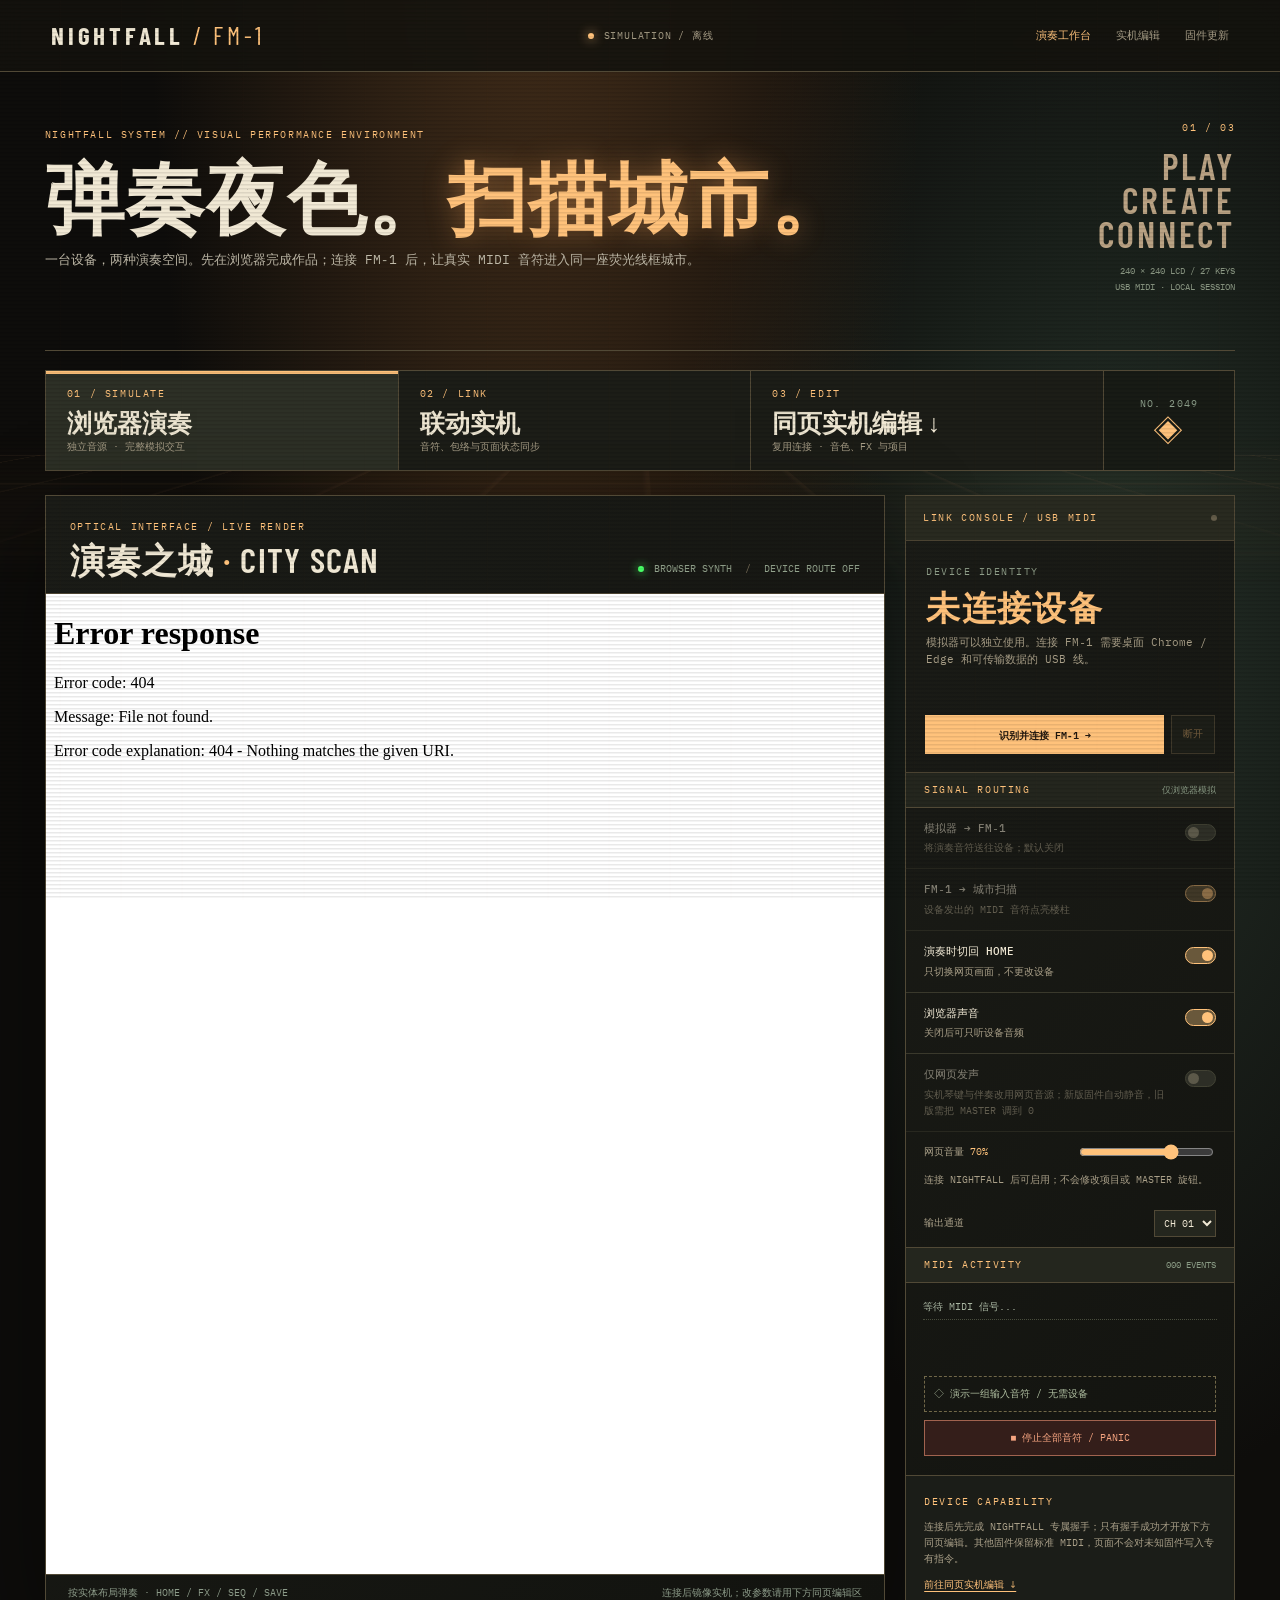
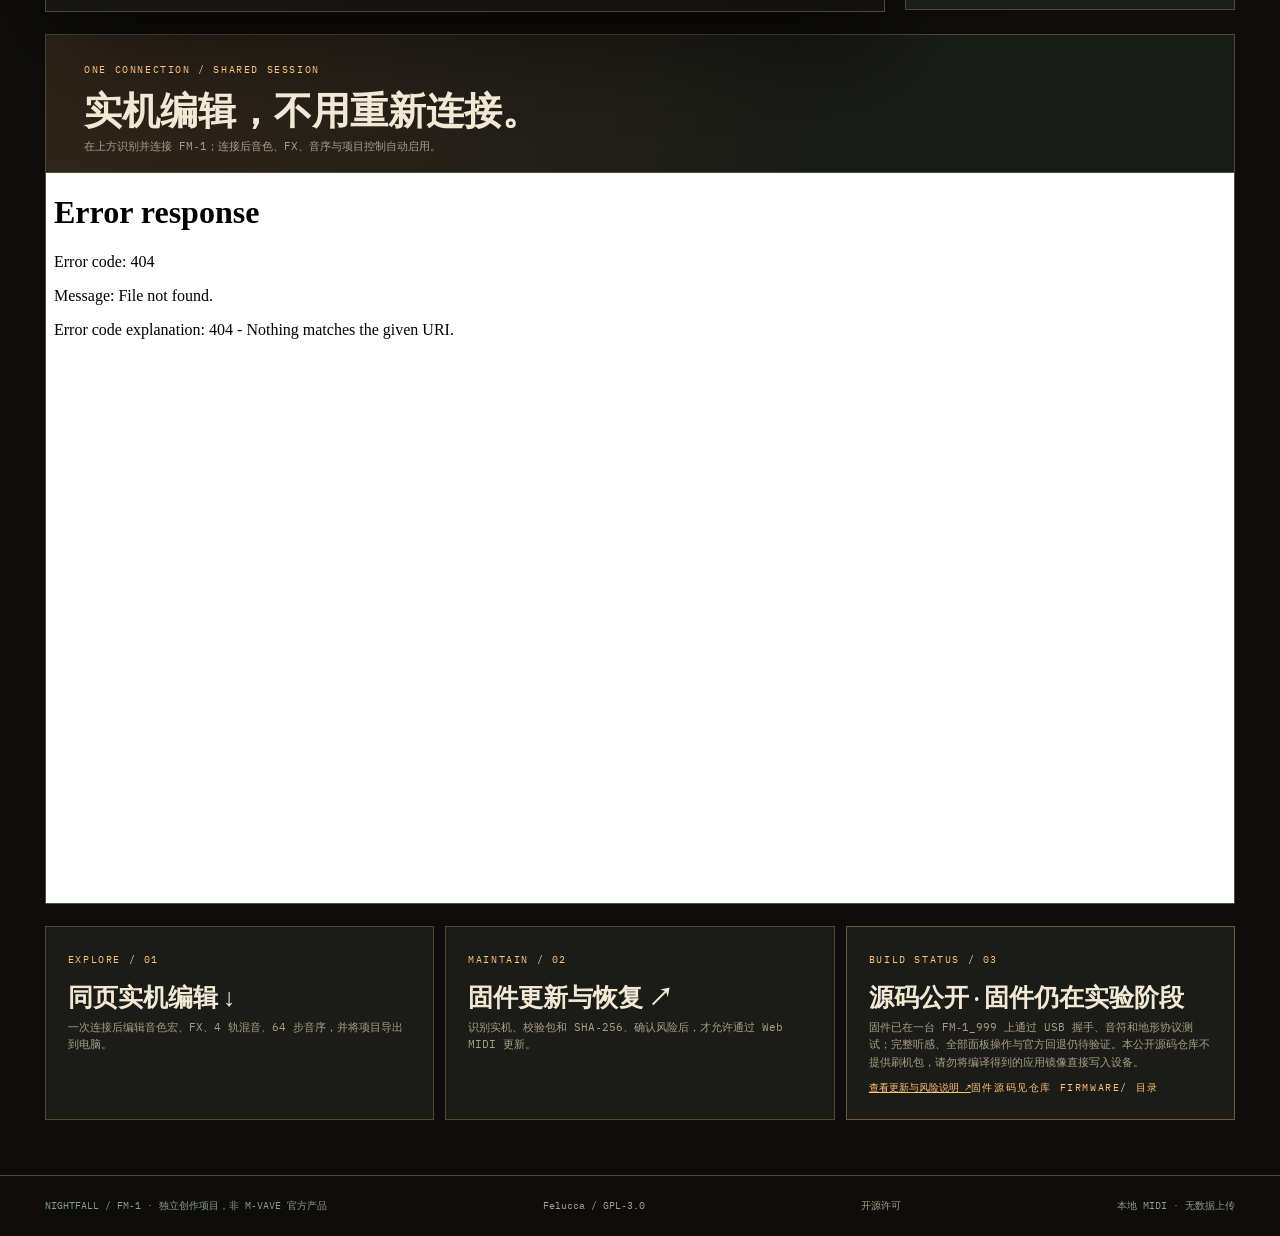
==== web/index.html @ ef812c0e "Open-source NIGHTFALL FM-1 firmware and studio" ====
<!doctype html>
<html lang="zh-CN">
<head>
  <meta charset="utf-8">
  <meta name="viewport" content="width=device-width,initial-scale=1">
  <meta name="theme-color" content="#100d0a">
  <title>NIGHTFALL / FM‑1 夜航工作台</title>
  <meta name="description" content="FM‑1 演奏模拟与安全 Web MIDI 联动工作台">
  <link rel="stylesheet" href="style.css">
</head>
<body>
  <div class="grain" aria-hidden="true"></div><div class="horizon" aria-hidden="true"></div>
  <header class="topbar">
    <a class="wordmark" href="/" aria-label="NIGHTFALL 首页">NIGHTFALL<span> / FM‑1</span></a>
    <div class="top-center"><span class="signal-dot" id="top-dot"></span><span id="top-status">SIMULATION / 离线</span></div>
    <nav aria-label="主导航"><a class="current" href="/">演奏工作台</a><a href="#edit">实机编辑</a><a href="/update.html">固件更新</a></nav>
  </header>
  <main>
    <section class="intro" aria-labelledby="title">
      <div class="intro-copy"><p class="eyebrow">NIGHTFALL SYSTEM // VISUAL PERFORMANCE ENVIRONMENT</p><h1 id="title">弹奏夜色。<span>扫描城市。</span></h1><p class="lede">一台设备，两种演奏空间。先在浏览器完成作品；连接 FM‑1 后，让真实 MIDI 音符进入同一座荧光线框城市。</p></div>
      <div class="intro-index"><span>01 / 03</span><strong>PLAY<br>CREATE<br>CONNECT</strong><small>240 × 240 LCD / 27 KEYS<br>USB MIDI · LOCAL SESSION</small></div>
    </section>
    <section class="transport" aria-label="工作模式">
      <button id="mode-sim" class="mode active" type="button" aria-pressed="true"><span>01 / SIMULATE</span><strong>浏览器演奏</strong><small>独立音源 · 完整模拟交互</small></button>
      <button id="mode-link" class="mode" type="button" aria-pressed="false"><span>02 / LINK</span><strong>联动实机</strong><small>音符、包络与页面状态同步</small></button>
      <a class="mode mode-edit" href="#edit"><span>03 / EDIT</span><strong>同页实机编辑 ↓</strong><small>复用连接 · 音色、FX 与项目</small></a>
      <div class="transport-mark" aria-hidden="true"><span>NO. 2049</span><b>◈</b></div>
    </section>
    <section class="cockpit" aria-label="演奏与设备控制台">
      <div class="sim-panel">
        <div class="panel-heading"><div><span class="eyebrow">OPTICAL INTERFACE / LIVE RENDER</span><h2>演奏之城 <span>·</span> CITY SCAN</h2></div><div class="panel-flags"><span class="lit-dot"></span> BROWSER SYNTH <span class="divider">/</span> <span id="route-indicator">DEVICE ROUTE OFF</span></div></div>
        <iframe id="sim-frame" src="/sim/?embed=1&amp;v=15" title="NIGHTFALL FM‑1 演奏模拟器" loading="eager" allow="autoplay"></iframe>
        <div class="underbar"><span>按实体布局弹奏 · HOME / FX / SEQ / SAVE</span><span>连接后镜像实机；改参数请用下方同页编辑区</span></div>
      </div>
      <aside class="console" aria-label="FM‑1 连接控制台">
        <div class="console-head"><span>LINK CONSOLE / USB MIDI</span><span class="console-led" id="link-led"></span></div>
        <div class="identity"><small>DEVICE IDENTITY</small><strong id="device-state" role="status">未连接设备</strong><p id="device-detail">模拟器可以独立使用。连接 FM‑1 需要桌面 Chrome / Edge 和可传输数据的 USB 线。</p></div>
        <div class="device-actions"><button class="action primary" id="connect-btn" type="button">识别并连接 FM‑1 →</button><button class="action" id="disconnect-btn" type="button" disabled>断开</button></div>
        <div class="route-heading">SIGNAL ROUTING <span id="connection-mode">仅浏览器模拟</span></div>
        <label class="switchrow"><span><b>模拟器 → FM‑1</b><small>将演奏音符送往设备；默认关闭</small></span><input id="route-out" type="checkbox" disabled><i aria-hidden="true"></i></label>
        <label class="switchrow"><span><b>FM‑1 → 城市扫描</b><small>设备发出的 MIDI 音符点亮楼柱</small></span><input id="route-in" type="checkbox" checked disabled><i aria-hidden="true"></i></label>
        <label class="switchrow"><span><b>演奏时切回 HOME</b><small>只切换网页画面，不更改设备</small></span><input id="follow-home" type="checkbox" checked><i aria-hidden="true"></i></label>
        <label class="switchrow"><span><b>浏览器声音</b><small>关闭后可只听设备音频</small></span><input id="browser-sound" type="checkbox" checked><i aria-hidden="true"></i></label>
        <label class="switchrow"><span><b>仅网页发声</b><small>实机琴键与伴奏改用网页音源；新版固件自动静音，旧版需把 MASTER 调到 0</small></span><input id="web-only" type="checkbox" disabled><i aria-hidden="true"></i></label>
        <div class="channel-row web-volume"><label for="web-volume">网页音量 <output id="web-volume-value">70%</output></label><input id="web-volume" type="range" min="0" max="100" value="70" aria-label="仅网页发声时的网页音量"></div>
        <p class="web-only-status" id="web-only-status" role="status">连接 NIGHTFALL 后可启用；不会修改项目或 MASTER 旋钮。</p>
        <div class="channel-row"><label for="midi-channel">输出通道</label><select id="midi-channel" aria-label="MIDI 输出通道"><option value="0">CH 01</option><option value="1">CH 02</option><option value="2">CH 03</option><option value="3">CH 04</option></select></div>
        <div class="activity-head"><span>MIDI ACTIVITY</span><span id="activity-count">000 EVENTS</span></div><ol id="activity" class="activity" aria-live="polite"><li>等待 MIDI 信号...</li></ol>
        <button class="demo-signal" id="demo-signal" type="button">◇ 演示一组输入音符 / 无需设备</button>
        <button class="panic" id="panic" type="button">■ 停止全部音符 / PANIC</button>
        <div class="capability"><span>DEVICE CAPABILITY</span><p id="capability">连接后先完成 NIGHTFALL 专属握手；只有握手成功才开放下方同页编辑。其他固件保留标准 MIDI，页面不会对未知固件写入专有指令。</p><a id="editor-link" href="#edit">前往同页实机编辑 ↓</a></div>
      </aside>
    </section>
    <section class="editor-panel" id="edit" aria-label="同页实机编辑"><div class="editor-heading"><span class="eyebrow">ONE CONNECTION / SHARED SESSION</span><h2>实机编辑，不用重新连接。</h2><p id="editor-status" role="status">在上方识别并连接 FM‑1；连接后音色、FX、音序与项目控制自动启用。</p></div><iframe id="editor-frame" src="/device/?embedded=1&amp;v=12" title="NIGHTFALL 实机编辑控件" loading="eager"></iframe></section>
    <section class="lower"><a class="lower-card" href="#edit"><span>EXPLORE / 01</span><h3>同页实机编辑 ↓</h3><p>一次连接后编辑音色宏、FX、4 轨混音、64 步音序，并将项目导出到电脑。</p></a><a class="lower-card" href="/update.html"><span>MAINTAIN / 02</span><h3>固件更新与恢复 ↗</h3><p>识别实机、校验包和 SHA‑256、确认风险后，才允许通过 Web MIDI 更新。</p></a><div class="lower-card caution"><span>BUILD STATUS / 03</span><h3>源码公开 · 固件仍在实验阶段</h3><p>固件已在一台 FM‑1_999 上通过 USB 握手、音符和地形协议测试；完整听感、全部面板操作与官方回退仍待验证。本公开源码仓库不提供刷机包，请勿将编译得到的应用镜像直接写入设备。</p><a href="/update.html">查看更新与风险说明 ↗</a><span>固件源码见仓库 firmware/ 目录</span></div></section>
  </main>
  <footer><span>NIGHTFALL / FM‑1 · 独立创作项目，非 M‑VAVE 官方产品</span><a href="https://github.com/hugelton/Felucca" target="_blank" rel="noopener">Felucca / GPL‑3.0</a><a href="/source/LICENSING.md">开源许可</a><span>本地 MIDI · 无数据上传</span></footer>
  <script type="module" src="main.js?v=15"></script>
</body></html>
---- web/style.css ----
@import url('https://fonts.googleapis.com/css2?family=Barlow+Condensed:wght@400;500;600;700&family=IBM+Plex+Mono:wght@400;500;600&display=swap');
:root{color-scheme:dark;--bg:#0e0d0b;--surface:#181914;--surface2:#21231d;--line:#514936;--line-faint:#3a392c;--ink:#f1e9d5;--muted:#a99f88;--amber:#ffc27b;--phosphor:#48ff66;--red:#ed8164}
*{box-sizing:border-box}html{scroll-behavior:smooth}body{margin:0;min-width:320px;background:radial-gradient(ellipse at 42% -13%,#49311b 0,transparent 38%),radial-gradient(ellipse at 87% 22%,#243028 0,transparent 28%),var(--bg);color:var(--ink);font:13px/1.6 'IBM Plex Mono',ui-monospace,monospace}button,select{font:inherit}a{color:inherit}button:focus-visible,a:focus-visible,input:focus-visible,select:focus-visible{outline:2px solid var(--amber);outline-offset:3px}.grain{position:fixed;inset:0;z-index:15;pointer-events:none;opacity:.22;background:repeating-linear-gradient(0deg,transparent 0 2px,#0006 3px 4px),repeating-linear-gradient(90deg,transparent 0 59px,#ffb4740b 60px 61px)}.horizon{position:absolute;top:320px;left:0;right:0;height:270px;z-index:0;pointer-events:none;opacity:.28;overflow:hidden;background:linear-gradient(transparent 40%,#f6aa6740 99%);mask-image:linear-gradient(transparent,#000 50%,transparent)}.horizon:before{content:'';position:absolute;left:-25%;right:-25%;top:50%;height:250%;border-top:1px solid var(--amber);background:repeating-linear-gradient(90deg,transparent 0 6%,#d28b5540 6.2% 6.3%),repeating-linear-gradient(0deg,transparent 0 11%,#d28b5540 11.2% 11.4%);transform:perspective(270px) rotateX(68deg);transform-origin:top}
.topbar{position:relative;z-index:2;display:flex;align-items:center;justify-content:space-between;gap:24px;min-height:72px;padding:0 clamp(20px,4vw,64px);border-bottom:1px solid var(--line);background:#14130edb;backdrop-filter:blur(12px)}.wordmark{text-decoration:none;white-space:nowrap;font:700 25px/1 'Barlow Condensed','Arial Narrow',sans-serif;letter-spacing:.15em}.wordmark span{color:var(--amber);font-weight:400}.top-center{display:flex;align-items:center;gap:10px;color:var(--muted);font-size:10px;letter-spacing:.08em}.signal-dot,.lit-dot,.console-led{width:6px;height:6px;border-radius:50%;background:var(--amber);box-shadow:0 0 11px var(--amber);display:inline-block;flex:none}.topbar nav{display:flex;gap:25px;white-space:nowrap}.topbar nav a{text-decoration:none;font-size:11px;color:var(--muted)}.topbar nav a:hover,.topbar nav a.current{color:var(--amber)}main{position:relative;z-index:1;max-width:1640px;padding:0 clamp(18px,3.5vw,58px);margin:auto}.intro{display:flex;justify-content:space-between;gap:36px;min-height:279px;padding:45px 0 36px;border-bottom:1px solid var(--line)}.intro-copy{max-width:860px}.eyebrow,.intro-index>span,.console-head,.route-heading,.activity-head,.capability>span,.lower-card>span{color:var(--amber);font-size:10px;letter-spacing:.16em;text-transform:uppercase}.intro h1{font:600 clamp(50px,6.2vw,93px)/.97 'Barlow Condensed','Arial Narrow',sans-serif;letter-spacing:.02em;margin:15px 0}.intro h1 span{color:var(--amber);text-shadow:0 0 27px #f3a45a70}.lede{color:#c0baa9;max-width:740px;font-size:13px;margin:0}.intro-index{min-width:185px;display:flex;flex-direction:column;align-items:flex-end;text-align:right;padding-top:3px}.intro-index strong{color:#baa384;font:600 36px/.94 'Barlow Condensed','Arial Narrow',sans-serif;letter-spacing:.08em;margin:13px 0}.intro-index small{color:#8e9b86;font-size:9px;line-height:1.7}.transport{display:grid;grid-template-columns:repeat(3,minmax(0,1fr)) 130px;gap:1px;background:var(--line);border:1px solid var(--line);margin:19px 0 24px}.mode{display:flex;flex-direction:column;align-items:flex-start;text-align:left;border:0;background:#1c1d17;color:var(--ink);padding:15px 21px;min-height:94px;cursor:pointer;text-decoration:none;transition:background .2s}.mode:hover,.mode.active{background:#2d3026}.mode.active{box-shadow:inset 0 3px 0 var(--amber)}.mode>span{color:var(--amber);font-size:10px;letter-spacing:.16em}.mode strong{font:600 25px/1 'Barlow Condensed','Arial Narrow',sans-serif;margin:8px 0 4px}.mode small{color:var(--muted);font-size:10px}.transport-mark{background:#181b15;display:grid;place-content:center;text-align:center;gap:4px;color:#8fa18d;font-size:10px;letter-spacing:.14em}.transport-mark b{font:400 30px/1 sans-serif;color:var(--amber)}
.cockpit{display:grid;grid-template-columns:minmax(0,1fr) minmax(294px,330px);gap:20px;align-items:start}.sim-panel,.console{border:1px solid var(--line);background:linear-gradient(135deg,#1b1c17,#12130f)}.sim-panel{min-width:0;overflow:hidden;box-shadow:0 35px 100px #0007}.panel-heading{display:flex;align-items:end;justify-content:space-between;gap:12px;padding:20px 24px 16px;border-bottom:1px solid var(--line)}.panel-heading h2{font:600 35px/1 'Barlow Condensed','Arial Narrow',sans-serif;margin:5px 0 0;letter-spacing:.035em}.panel-heading h2 span{color:var(--amber)}.panel-flags{color:#93a38d;font-size:10px;white-space:nowrap}.panel-flags .lit-dot{background:var(--phosphor);box-shadow:0 0 10px var(--phosphor);margin-right:4px}.panel-flags .divider{margin:0 7px;color:#776d58}#sim-frame{display:block;width:100%;height:980px;border:0;background:#171813}.underbar{border-top:1px solid var(--line);display:flex;justify-content:space-between;gap:10px;padding:10px 22px;color:#8b9a88;font-size:10px}.console{position:sticky;top:15px;overflow:hidden}.console-head{display:flex;justify-content:space-between;align-items:center;padding:14px 17px;background:#292a20;border-bottom:1px solid var(--line)}.console-led{background:#655d4a;box-shadow:none}.console-led.on{background:var(--phosphor);box-shadow:0 0 13px var(--phosphor)}.identity{padding:20px 20px 13px}.identity small{color:#8e9d88;font-size:10px;letter-spacing:.15em}.identity strong{display:block;font:600 34px/1 'Barlow Condensed','Arial Narrow',sans-serif;letter-spacing:.04em;color:var(--amber);margin-top:8px}.identity p{min-height:68px;color:var(--muted);font-size:11px;margin:10px 0 0}.device-actions{display:flex;gap:7px;padding:0 19px 18px}.action{border:1px solid #7b694c;background:#25271e;color:var(--amber);padding:9px 11px;min-height:39px;cursor:pointer;font-size:10px;white-space:nowrap}.action.primary{background:var(--amber);border-color:var(--amber);color:#21170e;font-weight:600;flex:1}.action:hover{filter:brightness(1.17)}.action:disabled{opacity:.4;cursor:not-allowed}.route-heading,.activity-head{display:flex;justify-content:space-between;align-items:center;background:#24261e;padding:9px 18px;border-top:1px solid var(--line);border-bottom:1px solid var(--line)}.route-heading span,.activity-head span:last-child{color:#8a9b85;font-size:9px;letter-spacing:0}.switchrow{position:relative;display:flex;justify-content:space-between;gap:12px;padding:12px 18px;border-bottom:1px solid var(--line-faint);cursor:pointer}.switchrow span b,.switchrow span small{display:block}.switchrow b{font-size:11px;font-weight:500}.switchrow small{color:var(--muted);font-size:10px;margin-top:3px}.switchrow input{position:absolute;opacity:0;width:1px;height:1px}.switchrow i{position:relative;display:block;flex:none;width:31px;height:17px;background:#45463a;border:1px solid #6d6d55;border-radius:10px;margin-top:4px}.switchrow i:before{content:'';position:absolute;left:2px;top:2px;width:11px;height:11px;background:#a19a81;border-radius:50%;transition:transform .17s}.switchrow input:checked+i{background:#69583b;border-color:var(--amber)}.switchrow input:checked+i:before{background:var(--amber);transform:translateX(14px)}.switchrow:has(input:disabled){opacity:.5;cursor:not-allowed}.switchrow:has(input:focus-visible){outline:2px solid var(--amber);outline-offset:-2px}.channel-row{display:flex;align-items:center;justify-content:space-between;padding:10px 18px;color:var(--muted);font-size:10px}.channel-row select{background:#24261e;border:1px solid var(--line);padding:5px;color:var(--ink);font-size:10px}.activity{list-style:none;padding:12px 17px;min-height:93px;max-height:139px;overflow:auto;margin:0;color:#a9b6a2;font-size:10px}.activity li{display:flex;justify-content:space-between;gap:6px;padding:4px 0;border-bottom:1px dotted #494d3d}.activity li em{color:var(--amber);font-style:normal}.activity li small{color:#728271}.panic{display:block;width:calc(100% - 36px);margin:4px 18px 19px;padding:9px;border:1px solid #a1634f;background:#341e1a;color:#f5a480;cursor:pointer;font-size:10px}.panic:hover{background:#4a2821}.capability{background:#1b1d18;border-top:1px solid var(--line);padding:15px 18px}.capability p{font-size:10px;color:var(--muted);margin:7px 0}.capability a{font-size:10px;color:var(--amber);text-underline-offset:3px}
.lower{display:grid;grid-template-columns:repeat(3,1fr);gap:11px;margin:22px 0 55px}.lower-card{display:block;border:1px solid var(--line);background:#1b1c17;padding:22px;min-height:181px;text-decoration:none}.lower-card:not(div):hover{border-color:var(--amber);background:#26251c}.lower-card h3{font:600 25px/1.1 'Barlow Condensed','Arial Narrow',sans-serif;margin:14px 0 8px}.lower-card p{color:var(--muted);font-size:11px;margin:0}.lower-card.caution{border-color:#715741}.lower-card.caution a{display:inline-block;margin-top:8px;font-size:10px;color:var(--amber)}footer{border-top:1px solid var(--line);display:flex;gap:20px;justify-content:space-between;flex-wrap:wrap;padding:22px clamp(18px,3.5vw,58px);color:#8b9c87;font-size:10px}footer a{text-decoration:none;color:var(--muted)}footer a:hover{color:var(--amber)}
@media(max-width:1150px){.top-center{display:none}.cockpit{grid-template-columns:minmax(0,1fr) 290px}.intro h1{font-size:66px}.panel-flags{display:none}}
@media(max-width:850px){.cockpit{grid-template-columns:1fr}.console{position:static;display:grid;grid-template-columns:1fr 1fr}.console-head,.route-heading,.activity-head,.capability{grid-column:1/-1}.device-actions{align-self:end}.switchrow:nth-of-type(odd){border-right:1px solid var(--line-faint)}.channel-row,.activity,.panic{grid-column:1/-1}.lower{grid-template-columns:1fr 1fr}.lower-card.caution{grid-column:1/-1}}
@media(max-width:620px){.topbar{min-height:0;padding:15px 18px;flex-wrap:wrap}.topbar nav{width:100%;gap:19px}.intro{padding:38px 0 27px;min-height:0}.intro h1{font-size:52px}.intro-index{display:none}.transport{grid-template-columns:repeat(3,minmax(0,1fr))}.transport-mark{display:none}.mode{padding:12px 9px;min-height:90px}.mode strong{font-size:19px}.mode small{font-size:9px;line-height:1.25}.panel-heading{padding:14px}.panel-heading h2{font-size:27px}.console{display:block}.underbar{display:block;font-size:9px}.underbar span{display:block}.lower{grid-template-columns:1fr}.lower-card.caution{grid-column:auto}}
.web-volume{gap:12px}.web-volume label{white-space:nowrap}.web-volume output{color:var(--amber)}.web-volume input{width:135px;accent-color:var(--amber)}
.web-only-status{margin:0;padding:0 18px 13px;color:var(--muted);font-size:10px;line-height:1.5}
.demo-signal{display:block;width:calc(100% - 36px);margin:0 18px 8px;padding:9px;border:1px dashed #716849;background:transparent;color:#aebd9f;cursor:pointer;font-size:10px;text-align:left}.demo-signal:hover{border-color:var(--phosphor);color:var(--phosphor)}
.editor-panel{border:1px solid var(--line);background:#171711;margin:22px 0 0;scroll-margin-top:20px}.editor-heading{padding:24px clamp(18px,3vw,42px) 16px;border-bottom:1px solid var(--line);background:linear-gradient(110deg,#31251a,#1a1c17 65%)}.editor-heading h2{font:600 clamp(29px,3vw,44px)/1.05 'Barlow Condensed','Arial Narrow',sans-serif;margin:9px 0;color:var(--ink)}.editor-heading p{color:var(--muted);font-size:11px;margin:0}.editor-panel iframe{display:block;width:100%;height:730px;border:0;background:#0c0805}.editor-panel:focus-within{border-color:#92704e}
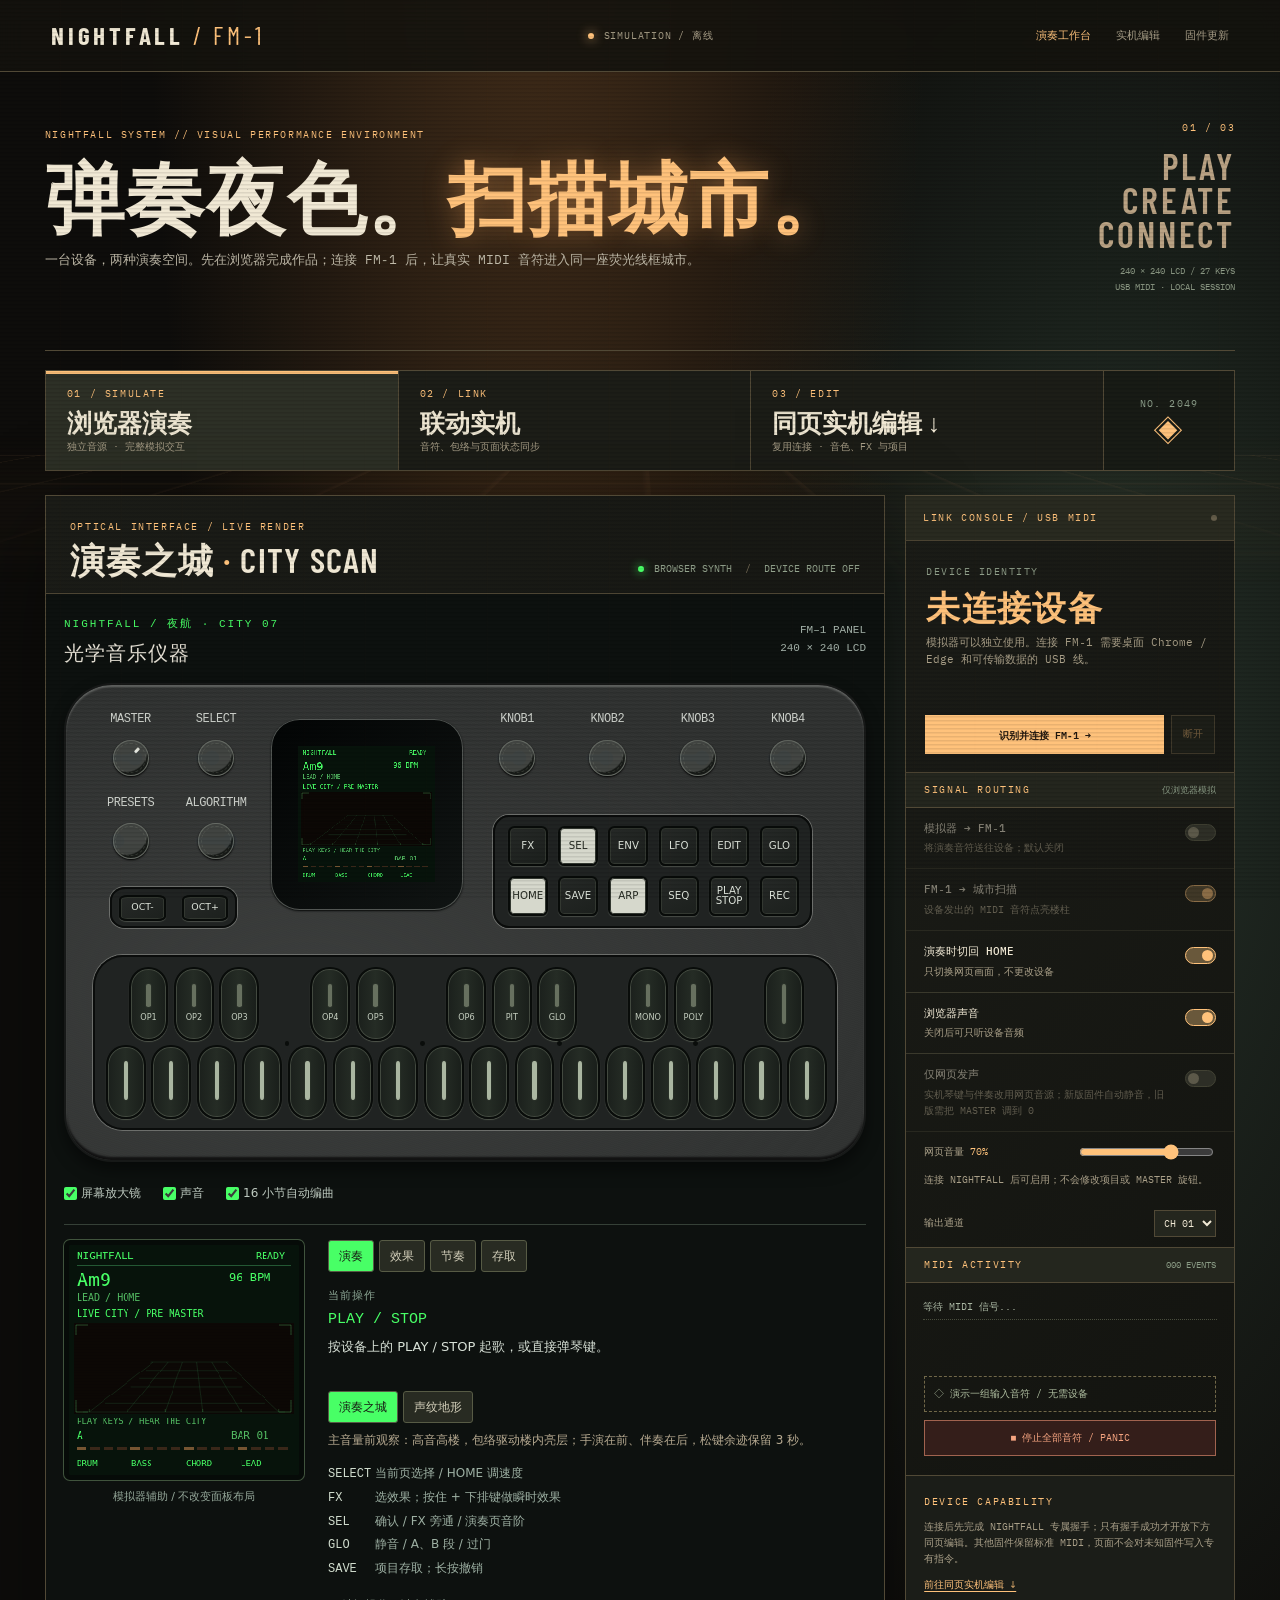
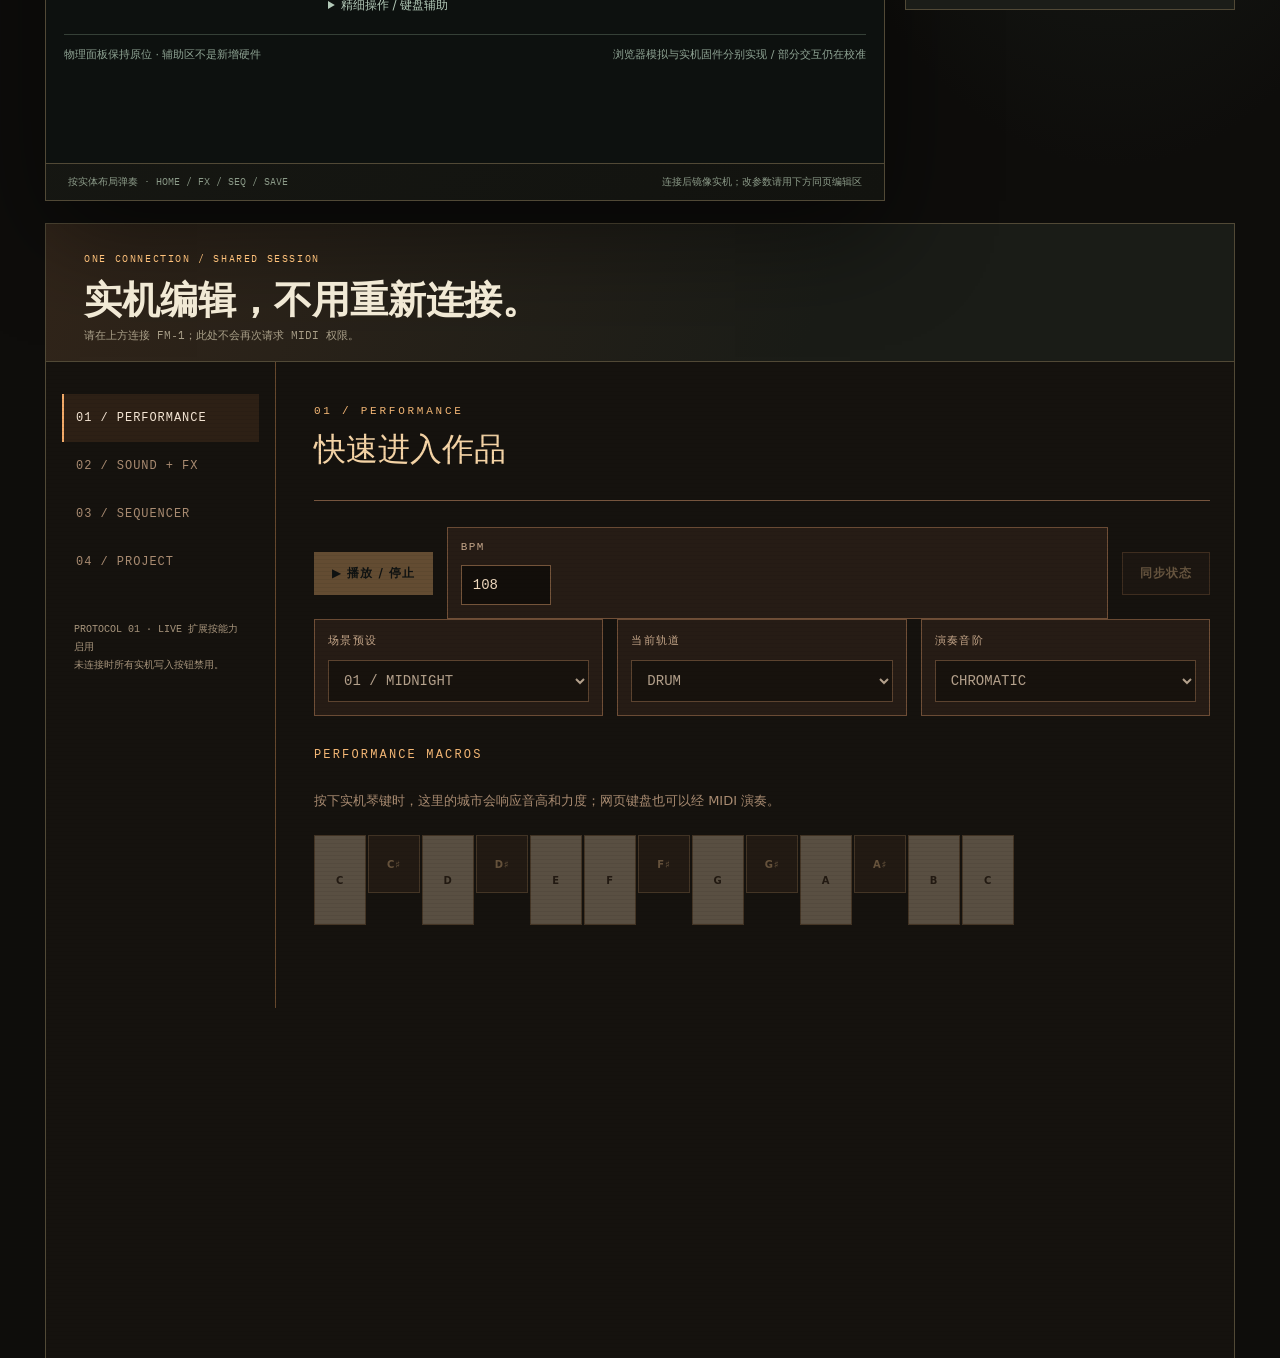
==== commit 2b554bb3: "Publish experimental firmware and GitHub Pages preview" ====
--- a/web/index.html
+++ b/web/index.html
@@ -11,9 +11,9 @@
 <body>
   <div class="grain" aria-hidden="true"></div><div class="horizon" aria-hidden="true"></div>
   <header class="topbar">
-    <a class="wordmark" href="/" aria-label="NIGHTFALL 首页">NIGHTFALL<span> / FM‑1</span></a>
+    <a class="wordmark" href="./" aria-label="NIGHTFALL 首页">NIGHTFALL<span> / FM‑1</span></a>
     <div class="top-center"><span class="signal-dot" id="top-dot"></span><span id="top-status">SIMULATION / 离线</span></div>
-    <nav aria-label="主导航"><a class="current" href="/">演奏工作台</a><a href="#edit">实机编辑</a><a href="/update.html">固件更新</a></nav>
+    <nav aria-label="主导航"><a class="current" href="./">演奏工作台</a><a href="#edit">实机编辑</a><a href="update.html">固件更新</a></nav>
   </header>
   <main>
     <section class="intro" aria-labelledby="title">
@@ -29,7 +29,7 @@
     <section class="cockpit" aria-label="演奏与设备控制台">
       <div class="sim-panel">
         <div class="panel-heading"><div><span class="eyebrow">OPTICAL INTERFACE / LIVE RENDER</span><h2>演奏之城 <span>·</span> CITY SCAN</h2></div><div class="panel-flags"><span class="lit-dot"></span> BROWSER SYNTH <span class="divider">/</span> <span id="route-indicator">DEVICE ROUTE OFF</span></div></div>
-        <iframe id="sim-frame" src="/sim/?embed=1&amp;v=15" title="NIGHTFALL FM‑1 演奏模拟器" loading="eager" allow="autoplay"></iframe>
+        <iframe id="sim-frame" src="sim/?embed=1&amp;v=15" title="NIGHTFALL FM‑1 演奏模拟器" loading="eager" allow="autoplay"></iframe>
         <div class="underbar"><span>按实体布局弹奏 · HOME / FX / SEQ / SAVE</span><span>连接后镜像实机；改参数请用下方同页编辑区</span></div>
       </div>
       <aside class="console" aria-label="FM‑1 连接控制台">
@@ -51,9 +51,9 @@
         <div class="capability"><span>DEVICE CAPABILITY</span><p id="capability">连接后先完成 NIGHTFALL 专属握手；只有握手成功才开放下方同页编辑。其他固件保留标准 MIDI，页面不会对未知固件写入专有指令。</p><a id="editor-link" href="#edit">前往同页实机编辑 ↓</a></div>
       </aside>
     </section>
-    <section class="editor-panel" id="edit" aria-label="同页实机编辑"><div class="editor-heading"><span class="eyebrow">ONE CONNECTION / SHARED SESSION</span><h2>实机编辑，不用重新连接。</h2><p id="editor-status" role="status">在上方识别并连接 FM‑1；连接后音色、FX、音序与项目控制自动启用。</p></div><iframe id="editor-frame" src="/device/?embedded=1&amp;v=12" title="NIGHTFALL 实机编辑控件" loading="eager"></iframe></section>
-    <section class="lower"><a class="lower-card" href="#edit"><span>EXPLORE / 01</span><h3>同页实机编辑 ↓</h3><p>一次连接后编辑音色宏、FX、4 轨混音、64 步音序，并将项目导出到电脑。</p></a><a class="lower-card" href="/update.html"><span>MAINTAIN / 02</span><h3>固件更新与恢复 ↗</h3><p>识别实机、校验包和 SHA‑256、确认风险后，才允许通过 Web MIDI 更新。</p></a><div class="lower-card caution"><span>BUILD STATUS / 03</span><h3>源码公开 · 固件仍在实验阶段</h3><p>固件已在一台 FM‑1_999 上通过 USB 握手、音符和地形协议测试；完整听感、全部面板操作与官方回退仍待验证。本公开源码仓库不提供刷机包，请勿将编译得到的应用镜像直接写入设备。</p><a href="/update.html">查看更新与风险说明 ↗</a><span>固件源码见仓库 firmware/ 目录</span></div></section>
+    <section class="editor-panel" id="edit" aria-label="同页实机编辑"><div class="editor-heading"><span class="eyebrow">ONE CONNECTION / SHARED SESSION</span><h2>实机编辑，不用重新连接。</h2><p id="editor-status" role="status">在上方识别并连接 FM‑1；连接后音色、FX、音序与项目控制自动启用。</p></div><iframe id="editor-frame" src="device/?embedded=1&amp;v=12" title="NIGHTFALL 实机编辑控件" loading="eager"></iframe></section>
+    <section class="lower"><a class="lower-card" href="#edit"><span>EXPLORE / 01</span><h3>同页实机编辑 ↓</h3><p>一次连接后编辑音色宏、FX、4 轨混音、64 步音序，并将项目导出到电脑。</p></a><a class="lower-card" href="update.html"><span>MAINTAIN / 02</span><h3>固件更新与恢复 ↗</h3><p>识别实机、校验包和 SHA‑256、确认风险后，才允许通过 Web MIDI 更新。</p></a><div class="lower-card caution"><span>BUILD STATUS / 03</span><h3>源码公开 · 固件仍在实验阶段</h3><p>固件已在一台 FM‑1_999 上通过 USB 握手、音符和地形协议测试；完整听感、全部面板操作与官方回退仍待验证。实验刷机包已公开，但刷写可能使设备无法启动；请勿将编译得到的应用镜像直接写入设备。</p><a href="update.html">查看更新与风险说明 ↗</a><span>固件源码见仓库 firmware/ 目录</span></div></section>
   </main>
-  <footer><span>NIGHTFALL / FM‑1 · 独立创作项目，非 M‑VAVE 官方产品</span><a href="https://github.com/hugelton/Felucca" target="_blank" rel="noopener">Felucca / GPL‑3.0</a><a href="/source/LICENSING.md">开源许可</a><span>本地 MIDI · 无数据上传</span></footer>
+  <footer><span>NIGHTFALL / FM‑1 · 独立创作项目，非 M‑VAVE 官方产品</span><a href="https://github.com/SylarPu-X/nightfall-fm1" target="_blank" rel="noopener">GitHub 源码</a><a href="https://github.com/hugelton/Felucca" target="_blank" rel="noopener">Felucca / GPL‑3.0</a><a href="source/LICENSING.md">开源许可</a><span>本地 MIDI · 无数据上传</span></footer>
   <script type="module" src="main.js?v=15"></script>
 </body></html>
